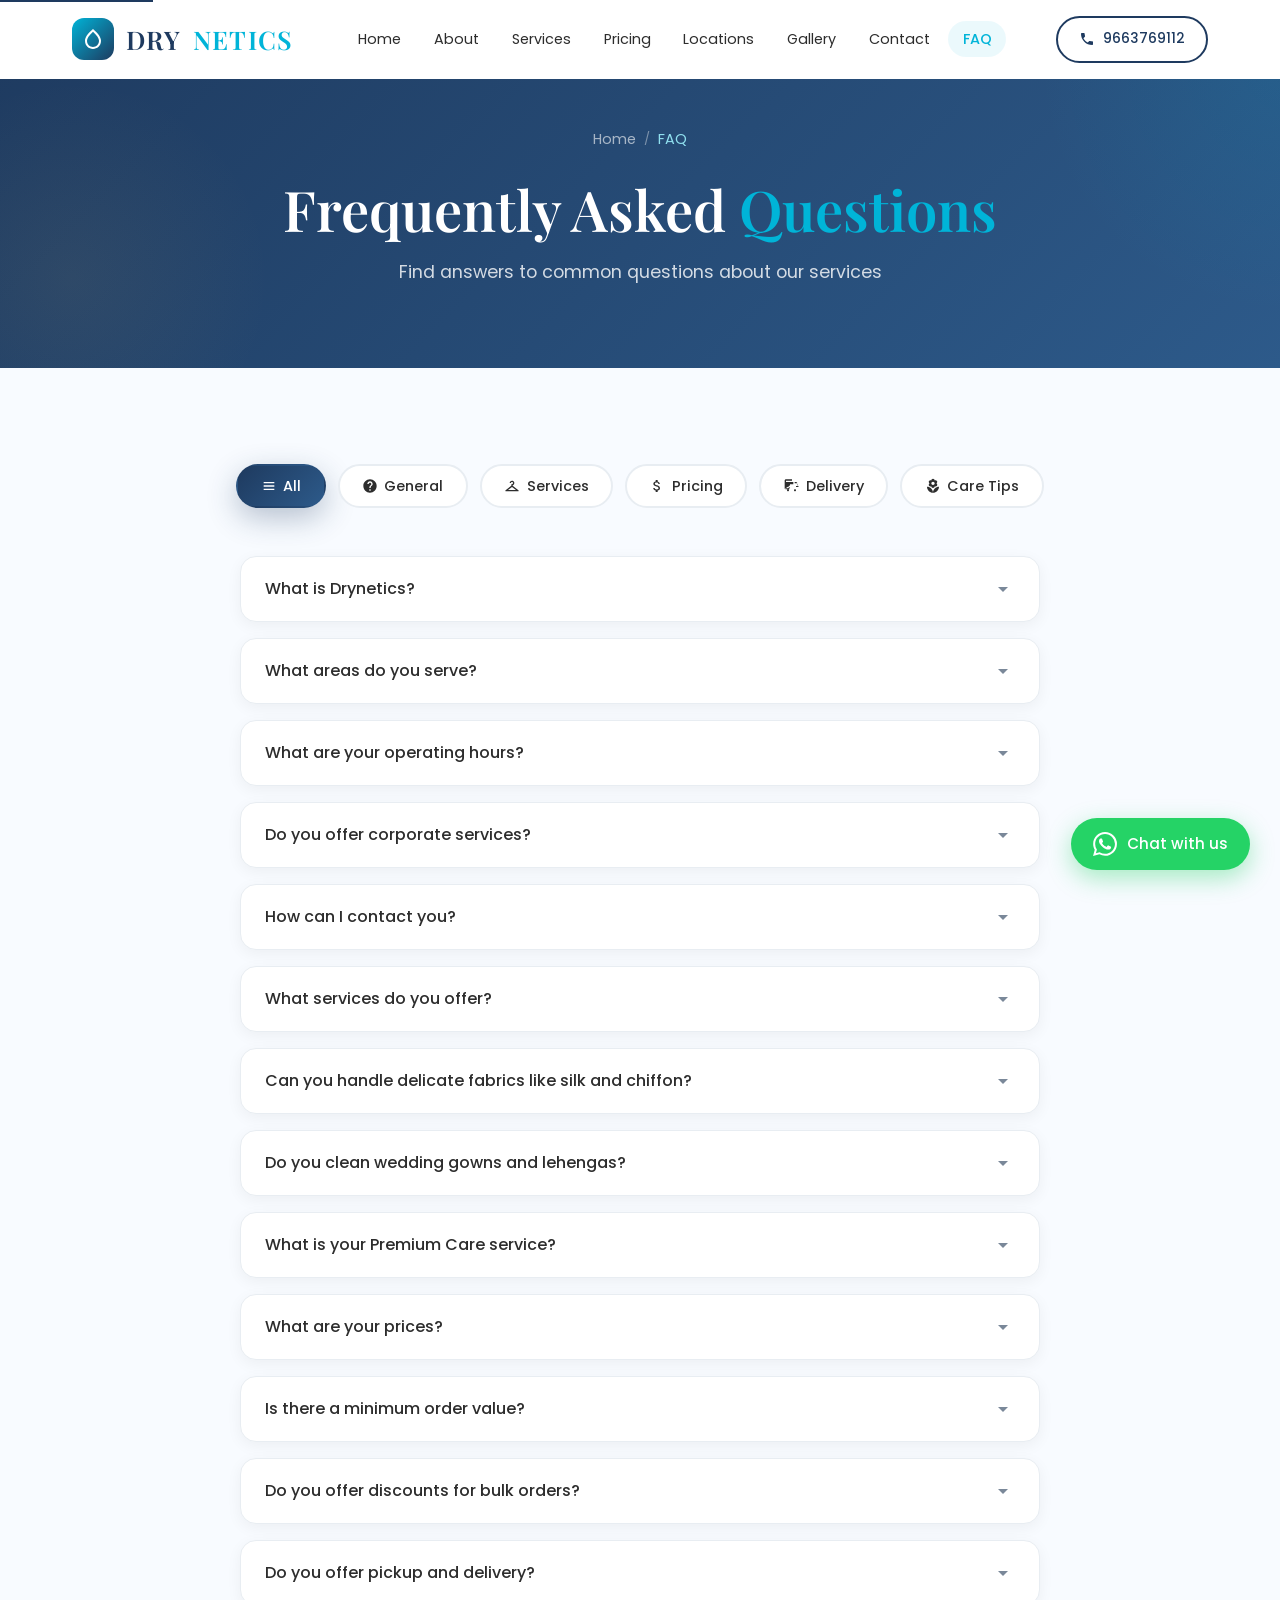
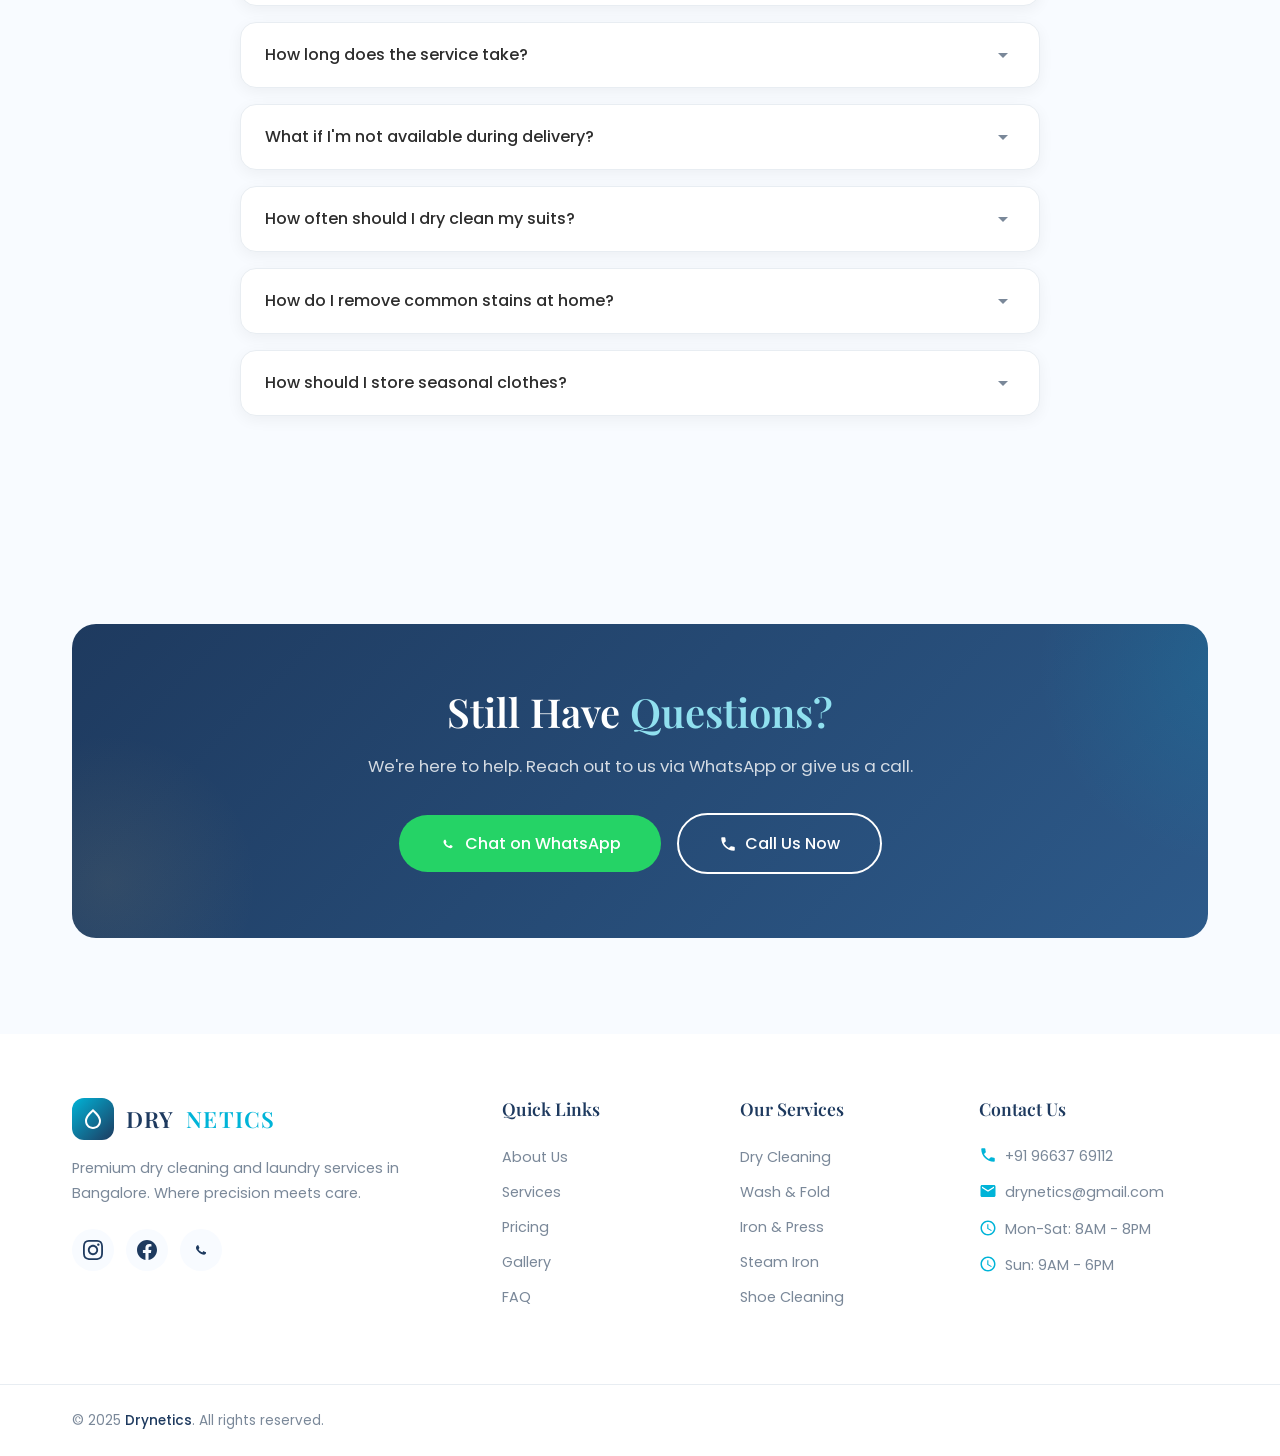
==== faq.html @ 0cc7b513 "first commit" ====
<!DOCTYPE html>
<html lang="en">
<head>
    <meta charset="UTF-8">
    <meta name="viewport" content="width=device-width, initial-scale=1.0">
    <meta name="description" content="Frequently asked questions about Drynetics dry cleaning and laundry services in Bangalore. Find answers about pricing, delivery, services, and fabric care tips.">
    <meta name="keywords" content="FAQ dry cleaning, laundry questions, Drynetics FAQ, dry cleaning Bangalore, fabric care tips, pickup delivery FAQ">
    <meta property="og:title" content="FAQ - Drynetics Premium Dry Cleaning">
    <meta property="og:description" content="Find answers to common questions about Drynetics dry cleaning services, pricing, delivery, and fabric care tips.">
    <meta property="og:type" content="website">
    <meta property="og:url" content="https://drynetics.com/faq.html">
    <link rel="canonical" href="https://drynetics.com/faq.html">
    <title>FAQ | Drynetics - Premium Dry Cleaning & Laundry in Bangalore</title>

    <link rel="preconnect" href="https://fonts.googleapis.com">
    <link rel="preconnect" href="https://fonts.gstatic.com" crossorigin>
    <link href="https://fonts.googleapis.com/css2?family=Playfair+Display:wght@400;500;600;700&family=Poppins:wght@300;400;500;600&display=swap" rel="stylesheet">

    <link rel="stylesheet" href="css/variables.css">
    <link rel="stylesheet" href="css/reset.css">
    <link rel="stylesheet" href="css/typography.css">
    <link rel="stylesheet" href="css/layout.css">
    <link rel="stylesheet" href="css/components.css">
    <link rel="stylesheet" href="css/header.css">
    <link rel="stylesheet" href="css/footer.css">
    <link rel="stylesheet" href="css/whatsapp.css">
    <link rel="stylesheet" href="css/animations.css">
    <link rel="stylesheet" href="css/faq.css">
</head>
<body>
    <a href="#main-content" class="skip-link">Skip to content</a>

    <!-- HEADER -->
    <header class="site-header" id="site-header">
        <div class="header-container">
            <a href="index.html" class="logo">
                <div class="logo-icon">
                    <svg viewBox="0 0 24 24"><path d="M12 2c-5.33 4.55-8 8.48-8 11.8 0 4.98 3.8 8.2 8 8.2s8-3.22 8-8.2c0-3.32-2.67-7.25-8-11.8zm0 18c-3.35 0-6-2.57-6-6.2 0-2.34 1.95-5.44 6-9.14 4.05 3.7 6 6.79 6 9.14 0 3.63-2.65 6.2-6 6.2z"/></svg>
                </div>
                DRY<span>NETICS</span>
            </a>
            <nav class="main-nav" id="main-nav">
                <ul class="nav-list">
                    <li><a href="index.html" class="nav-link">Home</a></li>
                    <li><a href="about.html" class="nav-link">About</a></li>
                    <li><a href="services.html" class="nav-link">Services</a></li>
                    <li><a href="pricing.html" class="nav-link">Pricing</a></li>
                    <li><a href="locations.html" class="nav-link">Locations</a></li>
                    <li><a href="gallery.html" class="nav-link">Gallery</a></li>
                    <li><a href="contact.html" class="nav-link">Contact</a></li>
                    <li><a href="faq.html" class="nav-link active">FAQ</a></li>
                </ul>
                <a href="tel:+919663769112" class="mobile-phone-link">
                    <svg viewBox="0 0 24 24"><path d="M6.62 10.79c1.44 2.83 3.76 5.14 6.59 6.59l2.2-2.2c.27-.27.67-.36 1.02-.24 1.12.37 2.33.57 3.57.57.55 0 1 .45 1 1V20c0 .55-.45 1-1 1-9.39 0-17-7.61-17-17 0-.55.45-1 1-1h3.5c.55 0 1 .45 1 1 0 1.25.2 2.45.57 3.57.11.35.03.74-.25 1.02l-2.2 2.2z"/></svg>
                    Call: 9663769112
                </a>
            </nav>
            <a href="tel:+919663769112" class="header-cta">
                <svg viewBox="0 0 24 24"><path d="M6.62 10.79c1.44 2.83 3.76 5.14 6.59 6.59l2.2-2.2c.27-.27.67-.36 1.02-.24 1.12.37 2.33.57 3.57.57.55 0 1 .45 1 1V20c0 .55-.45 1-1 1-9.39 0-17-7.61-17-17 0-.55.45-1 1-1h3.5c.55 0 1 .45 1 1 0 1.25.2 2.45.57 3.57.11.35.03.74-.25 1.02l-2.2 2.2z"/></svg>
                9663769112
            </a>
            <button class="menu-toggle" id="menu-toggle" aria-label="Toggle navigation" aria-expanded="false">
                <span class="hamburger-line"></span>
                <span class="hamburger-line"></span>
                <span class="hamburger-line"></span>
            </button>
        </div>
        <div class="nav-overlay" id="nav-overlay"></div>
    </header>

    <!-- MAIN CONTENT -->
    <main id="main-content">

        <!-- PAGE HERO -->
        <section class="page-hero">
            <nav class="breadcrumb" aria-label="Breadcrumb">
                <a href="index.html">Home</a>
                <span>/</span>
                <span class="current">FAQ</span>
            </nav>
            <h1>Frequently Asked <span class="text-accent">Questions</span></h1>
            <p>Find answers to common questions about our services</p>
        </section>

        <!-- FAQ SECTION -->
        <section class="section faq-section">
            <div class="container">

                <!-- Category Filter Tabs -->
                <div class="faq-categories reveal">
                    <button class="faq-category-btn active" data-category="all">
                        <svg viewBox="0 0 24 24"><path d="M4 6h16v2H4zm0 5h16v2H4zm0 5h16v2H4z"/></svg>
                        All
                    </button>
                    <button class="faq-category-btn" data-category="general">
                        <svg viewBox="0 0 24 24"><path d="M12 2C6.48 2 2 6.48 2 12s4.48 10 10 10 10-4.48 10-10S17.52 2 12 2zm1 17h-2v-2h2v2zm2.07-7.75l-.9.92C13.45 12.9 13 13.5 13 15h-2v-.5c0-1.1.45-2.1 1.17-2.83l1.24-1.26c.37-.36.59-.86.59-1.41 0-1.1-.9-2-2-2s-2 .9-2 2H8c0-2.21 1.79-4 4-4s4 1.79 4 4c0 .88-.36 1.68-.93 2.25z"/></svg>
                        General
                    </button>
                    <button class="faq-category-btn" data-category="services">
                        <svg viewBox="0 0 24 24"><path d="M21.6 18.2L13 11.75v-.91c1.65-.49 2.8-2.17 2.43-4.05-.26-1.31-1.3-2.4-2.61-2.7C10.54 3.57 8.5 5.3 8.5 7.5h2c0-.83.67-1.5 1.5-1.5s1.5.67 1.5 1.5c0 .84-.69 1.52-1.53 1.5-.54-.01-.97.45-.97.99v1.76L2.4 18.2c-.77.58-.36 1.8.6 1.8h18c.96 0 1.37-1.22.6-1.8zM6 18l6-4.5 6 4.5H6z"/></svg>
                        Services
                    </button>
                    <button class="faq-category-btn" data-category="pricing">
                        <svg viewBox="0 0 24 24"><path d="M11.8 10.9c-2.27-.59-3-1.2-3-2.15 0-1.09 1.01-1.85 2.7-1.85 1.78 0 2.44.85 2.5 2.1h2.21c-.07-1.72-1.12-3.3-3.21-3.81V3h-3v2.16c-1.94.42-3.5 1.68-3.5 3.61 0 2.31 1.91 3.46 4.7 4.13 2.5.6 3 1.48 3 2.41 0 .69-.49 1.79-2.7 1.79-2.06 0-2.87-.92-2.98-2.1h-2.2c.12 2.19 1.76 3.42 3.68 3.83V21h3v-2.15c1.95-.37 3.5-1.5 3.5-3.55 0-2.84-2.43-3.81-4.7-4.4z"/></svg>
                        Pricing
                    </button>
                    <button class="faq-category-btn" data-category="delivery">
                        <svg viewBox="0 0 24 24"><path d="M18 18.5c0 .83-.67 1.5-1.5 1.5S15 19.33 15 18.5s.67-1.5 1.5-1.5 1.5.67 1.5 1.5zM19.5 9.5L21 12h-3v1.5h4.08L19.37 8H16V6h2.02c.76 0 1.45.43 1.79 1.11L19.5 9.5zM7.5 18.5c0 .83-.67 1.5-1.5 1.5s-1.5-.67-1.5-1.5S5.17 17 6 17s1.5.67 1.5 1.5zM8 15.86V17H2v-1.5h4.06c.69-1.04 1.86-1.72 3.19-1.86L8 15.86zM14 9.5V6H3v8.5h1.05c.5-.87 1.44-1.5 2.53-1.5h.01l2.41-2.14V9.5h5zM12 4V2H3c-1.1 0-2 .9-2 2v12h2V4h9z"/></svg>
                        Delivery
                    </button>
                    <button class="faq-category-btn" data-category="care-tips">
                        <svg viewBox="0 0 24 24"><path d="M12 22c4.97 0 9-4.03 9-9-4.97 0-9 4.03-9 9zM5.6 10.25c0 1.38 1.12 2.5 2.5 2.5.53 0 1.01-.16 1.42-.44l-.02.19c0 1.38 1.12 2.5 2.5 2.5s2.5-1.12 2.5-2.5l-.02-.19c.4.28.89.44 1.42.44 1.38 0 2.5-1.12 2.5-2.5 0-1-.59-1.85-1.43-2.25.84-.4 1.43-1.25 1.43-2.25 0-1.38-1.12-2.5-2.5-2.5-.53 0-1.01.16-1.42.44l.02-.19C14.5 2.12 13.38 1 12 1S9.5 2.12 9.5 3.5l.02.19c-.4-.28-.89-.44-1.42-.44-1.38 0-2.5 1.12-2.5 2.5 0 1 .59 1.85 1.43 2.25-.84.4-1.43 1.25-1.43 2.25zM12 5.5c1.38 0 2.5 1.12 2.5 2.5s-1.12 2.5-2.5 2.5S9.5 9.38 9.5 8s1.12-2.5 2.5-2.5zM3 13c0 4.97 4.03 9 9 9 0-4.97-4.03-9-9-9z"/></svg>
                        Care Tips
                    </button>
                </div>

                <!-- FAQ List -->
                <div class="faq-list">

                    <!-- ===== GENERAL ===== -->
                    <div class="faq-item reveal" data-category="general">
                        <button class="faq-question" aria-expanded="false">
                            <span>What is Drynetics?</span>
                            <svg class="faq-chevron" viewBox="0 0 24 24"><path d="M7 10l5 5 5-5z"/></svg>
                        </button>
                        <div class="faq-answer">
                            <p>Drynetics is Bangalore's premium dry cleaning and laundry service, operating from two branches in Hunasamaranahalli and Bagalur. We offer professional fabric care including dry cleaning, wash &amp; fold, ironing, stain removal, and more.</p>
                        </div>
                    </div>

                    <div class="faq-item reveal" data-category="general">
                        <button class="faq-question" aria-expanded="false">
                            <span>What areas do you serve?</span>
                            <svg class="faq-chevron" viewBox="0 0 24 24"><path d="M7 10l5 5 5-5z"/></svg>
                        </button>
                        <div class="faq-answer">
                            <p>We serve across North Bangalore including Yelahanka, Hebbal, Jakkur, Sahakara Nagar, Kodigehalli, Hunasamaranahalli, Bagalur, and surrounding areas. Contact us to check if we deliver to your location.</p>
                        </div>
                    </div>

                    <div class="faq-item reveal" data-category="general">
                        <button class="faq-question" aria-expanded="false">
                            <span>What are your operating hours?</span>
                            <svg class="faq-chevron" viewBox="0 0 24 24"><path d="M7 10l5 5 5-5z"/></svg>
                        </button>
                        <div class="faq-answer">
                            <p>We're open Monday to Saturday from 8:00 AM to 8:00 PM, and Sunday from 9:00 AM to 6:00 PM.</p>
                        </div>
                    </div>

                    <div class="faq-item reveal" data-category="general">
                        <button class="faq-question" aria-expanded="false">
                            <span>Do you offer corporate services?</span>
                            <svg class="faq-chevron" viewBox="0 0 24 24"><path d="M7 10l5 5 5-5z"/></svg>
                        </button>
                        <div class="faq-answer">
                            <p>Yes! We offer dedicated B2B services for hotels, hospitals, offices, gyms, and other businesses. This includes bulk pricing, scheduled pickups, dedicated account management, and monthly invoicing.</p>
                        </div>
                    </div>

                    <div class="faq-item reveal" data-category="general">
                        <button class="faq-question" aria-expanded="false">
                            <span>How can I contact you?</span>
                            <svg class="faq-chevron" viewBox="0 0 24 24"><path d="M7 10l5 5 5-5z"/></svg>
                        </button>
                        <div class="faq-answer">
                            <p>You can reach us via phone at +91 96637 69112, WhatsApp, or email at drynetics@gmail.com. You can also visit either of our branches.</p>
                        </div>
                    </div>

                    <!-- ===== SERVICES ===== -->
                    <div class="faq-item reveal" data-category="services">
                        <button class="faq-question" aria-expanded="false">
                            <span>What services do you offer?</span>
                            <svg class="faq-chevron" viewBox="0 0 24 24"><path d="M7 10l5 5 5-5z"/></svg>
                        </button>
                        <div class="faq-answer">
                            <p>We offer Dry Cleaning, Wash &amp; Fold, Iron &amp; Press, Steam Iron, Premium Care for designer garments, Stain Removal, and Shoe Cleaning.</p>
                        </div>
                    </div>

                    <div class="faq-item reveal" data-category="services">
                        <button class="faq-question" aria-expanded="false">
                            <span>Can you handle delicate fabrics like silk and chiffon?</span>
                            <svg class="faq-chevron" viewBox="0 0 24 24"><path d="M7 10l5 5 5-5z"/></svg>
                        </button>
                        <div class="faq-answer">
                            <p>Absolutely. Our trained professionals specialize in caring for delicate fabrics including silk, chiffon, cashmere, wool, and lace. We use appropriate cleaning methods for each fabric type.</p>
                        </div>
                    </div>

                    <div class="faq-item reveal" data-category="services">
                        <button class="faq-question" aria-expanded="false">
                            <span>Do you clean wedding gowns and lehengas?</span>
                            <svg class="faq-chevron" viewBox="0 0 24 24"><path d="M7 10l5 5 5-5z"/></svg>
                        </button>
                        <div class="faq-answer">
                            <p>Yes, we provide premium care for wedding gowns, lehengas, sherwanis, and other special occasion garments. We recommend bringing them in as soon as possible after the event for best results.</p>
                        </div>
                    </div>

                    <div class="faq-item reveal" data-category="services">
                        <button class="faq-question" aria-expanded="false">
                            <span>What is your Premium Care service?</span>
                            <svg class="faq-chevron" viewBox="0 0 24 24"><path d="M7 10l5 5 5-5z"/></svg>
                        </button>
                        <div class="faq-answer">
                            <p>Premium Care is our specialized treatment for luxury, designer, and delicate garments. It includes individual attention, hand-finishing, and specialized cleaning solutions to preserve the quality of your finest clothes.</p>
                        </div>
                    </div>

                    <!-- ===== PRICING ===== -->
                    <div class="faq-item reveal" data-category="pricing">
                        <button class="faq-question" aria-expanded="false">
                            <span>What are your prices?</span>
                            <svg class="faq-chevron" viewBox="0 0 24 24"><path d="M7 10l5 5 5-5z"/></svg>
                        </button>
                        <div class="faq-answer">
                            <p>Our starting prices are: Wash &amp; Fold at &#8377;49/kg, Dry Cleaning from &#8377;99/piece, Iron &amp; Press at &#8377;15/piece, and Shoe Cleaning at &#8377;149/pair. Prices may vary based on garment type and condition.</p>
                        </div>
                    </div>

                    <div class="faq-item reveal" data-category="pricing">
                        <button class="faq-question" aria-expanded="false">
                            <span>Is there a minimum order value?</span>
                            <svg class="faq-chevron" viewBox="0 0 24 24"><path d="M7 10l5 5 5-5z"/></svg>
                        </button>
                        <div class="faq-answer">
                            <p>No minimum order for individual services. For corporate/bulk orders, please contact us for custom pricing and packages.</p>
                        </div>
                    </div>

                    <div class="faq-item reveal" data-category="pricing">
                        <button class="faq-question" aria-expanded="false">
                            <span>Do you offer discounts for bulk orders?</span>
                            <svg class="faq-chevron" viewBox="0 0 24 24"><path d="M7 10l5 5 5-5z"/></svg>
                        </button>
                        <div class="faq-answer">
                            <p>Yes! We offer special pricing for bulk and corporate orders. Contact us via WhatsApp or phone to get a custom quote based on your requirements.</p>
                        </div>
                    </div>

                    <!-- ===== DELIVERY ===== -->
                    <div class="faq-item reveal" data-category="delivery">
                        <button class="faq-question" aria-expanded="false">
                            <span>Do you offer pickup and delivery?</span>
                            <svg class="faq-chevron" viewBox="0 0 24 24"><path d="M7 10l5 5 5-5z"/></svg>
                        </button>
                        <div class="faq-answer">
                            <p>Yes! We offer free pickup and delivery across all our service areas in North Bangalore. Simply schedule a pickup via WhatsApp, phone, or our website.</p>
                        </div>
                    </div>

                    <div class="faq-item reveal" data-category="delivery">
                        <button class="faq-question" aria-expanded="false">
                            <span>How long does the service take?</span>
                            <svg class="faq-chevron" viewBox="0 0 24 24"><path d="M7 10l5 5 5-5z"/></svg>
                        </button>
                        <div class="faq-answer">
                            <p>Standard turnaround is 24-48 hours for most services. Express service is available for urgent requirements. Pickup and delivery are typically scheduled within the same day.</p>
                        </div>
                    </div>

                    <div class="faq-item reveal" data-category="delivery">
                        <button class="faq-question" aria-expanded="false">
                            <span>What if I'm not available during delivery?</span>
                            <svg class="faq-chevron" viewBox="0 0 24 24"><path d="M7 10l5 5 5-5z"/></svg>
                        </button>
                        <div class="faq-answer">
                            <p>We coordinate delivery timing with you via WhatsApp or phone. If you're not available, we can reschedule or leave the garments with a designated person at your address.</p>
                        </div>
                    </div>

                    <!-- ===== CARE TIPS ===== -->
                    <div class="faq-item reveal" data-category="care-tips">
                        <button class="faq-question" aria-expanded="false">
                            <span>How often should I dry clean my suits?</span>
                            <svg class="faq-chevron" viewBox="0 0 24 24"><path d="M7 10l5 5 5-5z"/></svg>
                        </button>
                        <div class="faq-answer">
                            <p>We recommend dry cleaning suits every 3-4 wears, or immediately if there are visible stains or odors. Regular brushing and proper hanging between wears can extend the time between cleanings.</p>
                        </div>
                    </div>

                    <div class="faq-item reveal" data-category="care-tips">
                        <button class="faq-question" aria-expanded="false">
                            <span>How do I remove common stains at home?</span>
                            <svg class="faq-chevron" viewBox="0 0 24 24"><path d="M7 10l5 5 5-5z"/></svg>
                        </button>
                        <div class="faq-answer">
                            <p>For fresh stains, blot (don't rub) with a clean cloth. For oil stains, apply talcum powder. For coffee/tea, rinse with cold water immediately. For stubborn stains, it's best to bring the garment to us for professional treatment.</p>
                        </div>
                    </div>

                    <div class="faq-item reveal" data-category="care-tips">
                        <button class="faq-question" aria-expanded="false">
                            <span>How should I store seasonal clothes?</span>
                            <svg class="faq-chevron" viewBox="0 0 24 24"><path d="M7 10l5 5 5-5z"/></svg>
                        </button>
                        <div class="faq-answer">
                            <p>Clean all garments before storage. Use breathable garment bags (not plastic). Store in a cool, dry place away from direct sunlight. Add cedar blocks or lavender sachets to repel moths.</p>
                        </div>
                    </div>

                    <!-- No Results -->
                    <div class="faq-no-results">
                        <p>No questions found in this category.</p>
                    </div>

                </div>
            </div>
        </section>

        <!-- CTA SECTION -->
        <section class="section">
            <div class="container">
                <div class="faq-cta reveal">
                    <h2>Still Have <span style="color: var(--accent-light)">Questions?</span></h2>
                    <p>We're here to help. Reach out to us via WhatsApp or give us a call.</p>
                    <div class="faq-cta-buttons">
                        <a href="https://wa.me/919663769112?text=Hi%20Drynetics!%20I%20have%20a%20question%20about%20your%20services." class="btn btn-whatsapp btn-lg" target="_blank" rel="noopener">
                            <svg viewBox="0 0 24 24"><path d="M17.472 14.382c-.297-.149-1.758-.867-2.03-.967-.273-.099-.471-.148-.67.15-.197.297-.767.966-.94 1.164-.173.199-.347.223-.644.075-.297-.15-1.255-.463-2.39-1.475-.883-.788-1.48-1.761-1.653-2.059-.173-.297-.018-.458.13-.606.134-.133.298-.347.446-.52.149-.174.198-.298.298-.497.099-.198.05-.371-.025-.52-.075-.149-.669-1.612-.916-2.207-.242-.579-.487-.5-.669-.51-.173-.008-.371-.01-.57-.01-.198 0-.52.074-.792.372-.272.297-1.04 1.016-1.04 2.479 0 1.462 1.065 2.875 1.213 3.074.149.198 2.096 3.2 5.077 4.487.709.306 1.262.489 1.694.625.712.227 1.36.195 1.871.118.571-.085 1.758-.719 2.006-1.413.248-.694.248-1.289.173-1.413-.074-.124-.272-.198-.57-.347z"/></svg>
                            Chat on WhatsApp
                        </a>
                        <a href="tel:+919663769112" class="btn btn-outline-white btn-lg">
                            <svg viewBox="0 0 24 24"><path d="M6.62 10.79c1.44 2.83 3.76 5.14 6.59 6.59l2.2-2.2c.27-.27.67-.36 1.02-.24 1.12.37 2.33.57 3.57.57.55 0 1 .45 1 1V20c0 .55-.45 1-1 1-9.39 0-17-7.61-17-17 0-.55.45-1 1-1h3.5c.55 0 1 .45 1 1 0 1.25.2 2.45.57 3.57.11.35.03.74-.25 1.02l-2.2 2.2z"/></svg>
                            Call Us Now
                        </a>
                    </div>
                </div>
            </div>
        </section>

    </main>

    <!-- WHATSAPP FLOAT -->
    <a href="https://wa.me/919663769112?text=Hi%20Drynetics!%20I'm%20interested%20in%20your%20dry%20cleaning%20services." class="whatsapp-float" target="_blank" rel="noopener" aria-label="Chat on WhatsApp">
        <svg viewBox="0 0 24 24"><path d="M17.472 14.382c-.297-.149-1.758-.867-2.03-.967-.273-.099-.471-.148-.67.15-.197.297-.767.966-.94 1.164-.173.199-.347.223-.644.075-.297-.15-1.255-.463-2.39-1.475-.883-.788-1.48-1.761-1.653-2.059-.173-.297-.018-.458.13-.606.134-.133.298-.347.446-.52.149-.174.198-.298.298-.497.099-.198.05-.371-.025-.52-.075-.149-.669-1.612-.916-2.207-.242-.579-.487-.5-.669-.51-.173-.008-.371-.01-.57-.01-.198 0-.52.074-.792.372-.272.297-1.04 1.016-1.04 2.479 0 1.462 1.065 2.875 1.213 3.074.149.198 2.096 3.2 5.077 4.487.709.306 1.262.489 1.694.625.712.227 1.36.195 1.871.118.571-.085 1.758-.719 2.006-1.413.248-.694.248-1.289.173-1.413-.074-.124-.272-.198-.57-.347m-5.421 7.403h-.004a9.87 9.87 0 01-5.031-1.378l-.361-.214-3.741.982.998-3.648-.235-.374a9.86 9.86 0 01-1.51-5.26c.001-5.45 4.436-9.884 9.888-9.884 2.64 0 5.122 1.03 6.988 2.898a9.825 9.825 0 012.893 6.994c-.003 5.45-4.437 9.884-9.885 9.884m8.413-18.297A11.815 11.815 0 0012.05 0C5.495 0 .16 5.335.157 11.892c0 2.096.547 4.142 1.588 5.945L.057 24l6.305-1.654a11.882 11.882 0 005.683 1.448h.005c6.554 0 11.89-5.335 11.893-11.893a11.821 11.821 0 00-3.48-8.413z"/></svg>
        <span>Chat with us</span>
    </a>

    <!-- FOOTER -->
    <footer class="site-footer">
        <div class="footer-top">
            <div class="footer-grid">
                <div class="footer-col footer-brand">
                    <a href="index.html" class="logo">
                        <div class="logo-icon">
                            <svg viewBox="0 0 24 24"><path d="M12 2c-5.33 4.55-8 8.48-8 11.8 0 4.98 3.8 8.2 8 8.2s8-3.22 8-8.2c0-3.32-2.67-7.25-8-11.8zm0 18c-3.35 0-6-2.57-6-6.2 0-2.34 1.95-5.44 6-9.14 4.05 3.7 6 6.79 6 9.14 0 3.63-2.65 6.2-6 6.2z"/></svg>
                        </div>
                        DRY<span>NETICS</span>
                    </a>
                    <p>Premium dry cleaning and laundry services in Bangalore. Where precision meets care.</p>
                    <div class="footer-social">
                        <a href="#" aria-label="Instagram">
                            <svg viewBox="0 0 24 24"><path d="M12 2.163c3.204 0 3.584.012 4.85.07 3.252.148 4.771 1.691 4.919 4.919.058 1.265.069 1.645.069 4.849 0 3.205-.012 3.584-.069 4.849-.149 3.225-1.664 4.771-4.919 4.919-1.266.058-1.644.07-4.85.07-3.204 0-3.584-.012-4.849-.07-3.26-.149-4.771-1.699-4.919-4.92-.058-1.265-.07-1.644-.07-4.849 0-3.204.013-3.583.07-4.849.149-3.227 1.664-4.771 4.919-4.919 1.266-.057 1.645-.069 4.849-.069zm0-2.163c-3.259 0-3.667.014-4.947.072-4.358.2-6.78 2.618-6.98 6.98-.059 1.281-.073 1.689-.073 4.948 0 3.259.014 3.668.072 4.948.2 4.358 2.618 6.78 6.98 6.98 1.281.058 1.689.072 4.948.072 3.259 0 3.668-.014 4.948-.072 4.354-.2 6.782-2.618 6.979-6.98.059-1.28.073-1.689.073-4.948 0-3.259-.014-3.667-.072-4.947-.196-4.354-2.617-6.78-6.979-6.98-1.281-.059-1.69-.073-4.949-.073zm0 5.838c-3.403 0-6.162 2.759-6.162 6.162s2.759 6.163 6.162 6.163 6.162-2.759 6.162-6.163c0-3.403-2.759-6.162-6.162-6.162zm0 10.162c-2.209 0-4-1.79-4-4 0-2.209 1.791-4 4-4s4 1.791 4 4c0 2.21-1.791 4-4 4zm6.406-11.845c-.796 0-1.441.645-1.441 1.44s.645 1.44 1.441 1.44c.795 0 1.439-.645 1.439-1.44s-.644-1.44-1.439-1.44z"/></svg>
                        </a>
                        <a href="#" aria-label="Facebook">
                            <svg viewBox="0 0 24 24"><path d="M24 12.073c0-6.627-5.373-12-12-12s-12 5.373-12 12c0 5.99 4.388 10.954 10.125 11.854v-8.385H7.078v-3.47h3.047V9.43c0-3.007 1.792-4.669 4.533-4.669 1.312 0 2.686.235 2.686.235v2.953H15.83c-1.491 0-1.956.925-1.956 1.874v2.25h3.328l-.532 3.47h-2.796v8.385C19.612 23.027 24 18.062 24 12.073z"/></svg>
                        </a>
                        <a href="https://wa.me/919663769112" target="_blank" rel="noopener" aria-label="WhatsApp">
                            <svg viewBox="0 0 24 24"><path d="M17.472 14.382c-.297-.149-1.758-.867-2.03-.967-.273-.099-.471-.148-.67.15-.197.297-.767.966-.94 1.164-.173.199-.347.223-.644.075-.297-.15-1.255-.463-2.39-1.475-.883-.788-1.48-1.761-1.653-2.059-.173-.297-.018-.458.13-.606.134-.133.298-.347.446-.52.149-.174.198-.298.298-.497.099-.198.05-.371-.025-.52-.075-.149-.669-1.612-.916-2.207-.242-.579-.487-.5-.669-.51-.173-.008-.371-.01-.57-.01-.198 0-.52.074-.792.372-.272.297-1.04 1.016-1.04 2.479 0 1.462 1.065 2.875 1.213 3.074.149.198 2.096 3.2 5.077 4.487.709.306 1.262.489 1.694.625.712.227 1.36.195 1.871.118.571-.085 1.758-.719 2.006-1.413.248-.694.248-1.289.173-1.413-.074-.124-.272-.198-.57-.347z"/></svg>
                        </a>
                    </div>
                </div>
                <div class="footer-col">
                    <h4>Quick Links</h4>
                    <ul>
                        <li><a href="about.html">About Us</a></li>
                        <li><a href="services.html">Services</a></li>
                        <li><a href="pricing.html">Pricing</a></li>
                        <li><a href="gallery.html">Gallery</a></li>
                        <li><a href="faq.html">FAQ</a></li>
                    </ul>
                </div>
                <div class="footer-col">
                    <h4>Our Services</h4>
                    <ul>
                        <li><a href="services.html#dry-cleaning">Dry Cleaning</a></li>
                        <li><a href="services.html#wash-fold">Wash &amp; Fold</a></li>
                        <li><a href="services.html#iron-press">Iron &amp; Press</a></li>
                        <li><a href="services.html#steam-iron">Steam Iron</a></li>
                        <li><a href="services.html#shoe-cleaning">Shoe Cleaning</a></li>
                    </ul>
                </div>
                <div class="footer-col footer-contact-info">
                    <h4>Contact Us</h4>
                    <p>
                        <svg viewBox="0 0 24 24"><path d="M6.62 10.79c1.44 2.83 3.76 5.14 6.59 6.59l2.2-2.2c.27-.27.67-.36 1.02-.24 1.12.37 2.33.57 3.57.57.55 0 1 .45 1 1V20c0 .55-.45 1-1 1-9.39 0-17-7.61-17-17 0-.55.45-1 1-1h3.5c.55 0 1 .45 1 1 0 1.25.2 2.45.57 3.57.11.35.03.74-.25 1.02l-2.2 2.2z"/></svg>
                        <a href="tel:+919663769112">+91 96637 69112</a>
                    </p>
                    <p>
                        <svg viewBox="0 0 24 24"><path d="M20 4H4c-1.1 0-1.99.9-1.99 2L2 18c0 1.1.9 2 2 2h16c1.1 0 2-.9 2-2V6c0-1.1-.9-2-2-2zm0 4l-8 5-8-5V6l8 5 8-5v2z"/></svg>
                        <a href="mailto:drynetics@gmail.com">drynetics@gmail.com</a>
                    </p>
                    <p>
                        <svg viewBox="0 0 24 24"><path d="M11.99 2C6.47 2 2 6.48 2 12s4.47 10 9.99 10C17.52 22 22 17.52 22 12S17.52 2 11.99 2zM12 20c-4.42 0-8-3.58-8-8s3.58-8 8-8 8 3.58 8 8-3.58 8-8 8zm.5-13H11v6l5.25 3.15.75-1.23-4.5-2.67z"/></svg>
                        Mon-Sat: 8AM - 8PM
                    </p>
                    <p>
                        <svg viewBox="0 0 24 24"><path d="M11.99 2C6.47 2 2 6.48 2 12s4.47 10 9.99 10C17.52 22 22 17.52 22 12S17.52 2 11.99 2zM12 20c-4.42 0-8-3.58-8-8s3.58-8 8-8 8 3.58 8 8-3.58 8-8 8zm.5-13H11v6l5.25 3.15.75-1.23-4.5-2.67z"/></svg>
                        Sun: 9AM - 6PM
                    </p>
                </div>
            </div>
        </div>
        <div class="footer-bottom">
            <p>&copy; 2025 <a href="index.html">Drynetics</a>. All rights reserved.</p>
        </div>
    </footer>

    <script src="js/main.js"></script>
    <script src="js/scroll-reveal.js"></script>
    <script src="js/faq.js"></script>
</body>
</html>
---- css/variables.css ----
:root {
    /* Colors — extracted from coming-soon landing page */
    --primary: #1e3a5f;
    --primary-light: #2d5a8a;
    --primary-dark: #152d4a;
    --accent: #00b4d8;
    --accent-light: #90e0ef;
    --accent-dark: #0096b7;
    --gold: #c9a962;
    --gold-light: #d4af37;
    --cream: #f8fbff;
    --white: #ffffff;
    --charcoal: #2d2d2d;
    --soft-gray: #7a8899;
    --light-gray: #e8edf2;

    /* Status colors */
    --success: #22c55e;
    --success-light: #dcfce7;
    --success-dark: #166534;
    --warning: #f59e0b;
    --warning-light: #fef3c7;
    --error: #ef4444;
    --whatsapp: #25D366;

    /* Shadows */
    --shadow-sm: 0 4px 15px rgba(0, 0, 0, 0.05);
    --shadow-md: 0 8px 25px rgba(0, 0, 0, 0.06);
    --shadow-lg: 0 10px 40px rgba(0, 0, 0, 0.08);
    --shadow-xl: 0 20px 50px rgba(0, 0, 0, 0.12);
    --shadow-gold: 0 8px 25px rgba(201, 169, 98, 0.4);
    --shadow-accent: 0 10px 30px rgba(0, 180, 216, 0.3);
    --shadow-primary: 0 10px 30px rgba(30, 58, 95, 0.3);

    /* Border radius */
    --radius-sm: 8px;
    --radius-md: 12px;
    --radius-lg: 16px;
    --radius-xl: 20px;
    --radius-2xl: 24px;
    --radius-pill: 50px;

    /* Spacing */
    --space-xs: 0.5rem;
    --space-sm: 1rem;
    --space-md: 1.5rem;
    --space-lg: 2rem;
    --space-xl: 3rem;
    --space-2xl: 4rem;
    --space-3xl: 6rem;

    /* Container */
    --container-max: 1200px;
    --container-narrow: 900px;

    /* Transitions */
    --transition-fast: 0.2s ease;
    --transition-base: 0.3s ease;
    --transition-slow: 0.5s ease;

    /* Fonts */
    --font-heading: 'Playfair Display', serif;
    --font-body: 'Poppins', sans-serif;
}
---- css/typography.css ----
h1, h2, h3, h4 {
    font-family: var(--font-heading);
    color: var(--primary);
    line-height: 1.2;
    font-weight: 600;
}

h1 {
    font-size: clamp(2.2rem, 5vw, 3.5rem);
    margin-bottom: var(--space-sm);
}

h2 {
    font-size: clamp(1.8rem, 4vw, 2.5rem);
    margin-bottom: var(--space-sm);
}

h3 {
    font-size: clamp(1.2rem, 2.5vw, 1.5rem);
    margin-bottom: var(--space-xs);
}

h4 {
    font-size: 1.1rem;
    margin-bottom: var(--space-xs);
}

p {
    margin-bottom: var(--space-sm);
    line-height: 1.7;
}

.text-accent {
    color: var(--accent);
}

.text-gold {
    color: var(--gold);
}

.text-muted {
    color: var(--soft-gray);
}

.text-white {
    color: var(--white);
}

.text-center {
    text-align: center;
}

/* Section headings */
.section-heading {
    text-align: center;
    margin-bottom: var(--space-xl);
}

.section-heading h2 {
    margin-bottom: var(--space-xs);
}

.section-heading p {
    font-size: 1.05rem;
    color: var(--soft-gray);
    max-width: 600px;
    margin: 0 auto;
}

/* Highlight text */
.highlight {
    color: var(--accent);
    font-weight: 600;
}
---- css/layout.css ----
/* Container */
.container {
    width: 100%;
    max-width: var(--container-max);
    margin: 0 auto;
    padding: 0 2rem;
}

.container-narrow {
    max-width: var(--container-narrow);
    margin: 0 auto;
    padding: 0 2rem;
}

/* Sections */
.section {
    padding: var(--space-3xl) 0;
}

.section-alt {
    background: var(--white);
}

.section-dark {
    background: linear-gradient(135deg, var(--primary), var(--primary-light));
    color: var(--white);
}

.section-dark h2,
.section-dark h3,
.section-dark h4 {
    color: var(--white);
}

.section-dark .text-muted {
    color: rgba(255, 255, 255, 0.7);
}

/* Grid utilities */
.grid {
    display: grid;
    gap: var(--space-md);
}

.grid-2 {
    grid-template-columns: repeat(2, 1fr);
}

.grid-3 {
    grid-template-columns: repeat(3, 1fr);
}

.grid-4 {
    grid-template-columns: repeat(4, 1fr);
}

.grid-auto {
    grid-template-columns: repeat(auto-fit, minmax(280px, 1fr));
}

/* Flex utilities */
.flex {
    display: flex;
}

.flex-center {
    display: flex;
    align-items: center;
    justify-content: center;
}

.flex-between {
    display: flex;
    align-items: center;
    justify-content: space-between;
}

.flex-wrap {
    flex-wrap: wrap;
}

.flex-col {
    flex-direction: column;
}

.gap-sm { gap: var(--space-sm); }
.gap-md { gap: var(--space-md); }
.gap-lg { gap: var(--space-lg); }

/* Page hero for inner pages */
.page-hero {
    background: linear-gradient(135deg, var(--primary), var(--primary-light));
    padding: 8rem 2rem 4rem;
    text-align: center;
    position: relative;
    overflow: hidden;
}

.page-hero::before {
    content: '';
    position: absolute;
    top: -50%;
    right: -20%;
    width: 500px;
    height: 500px;
    background: radial-gradient(circle, rgba(0, 180, 216, 0.1) 0%, transparent 70%);
    border-radius: 50%;
}

.page-hero::after {
    content: '';
    position: absolute;
    bottom: -30%;
    left: -10%;
    width: 400px;
    height: 400px;
    background: radial-gradient(circle, rgba(201, 169, 98, 0.08) 0%, transparent 70%);
    border-radius: 50%;
}

.page-hero h1 {
    color: var(--white);
    position: relative;
    z-index: 1;
    margin-bottom: var(--space-sm);
}

.page-hero p {
    color: rgba(255, 255, 255, 0.8);
    font-size: 1.1rem;
    position: relative;
    z-index: 1;
}

/* Breadcrumb */
.breadcrumb {
    display: flex;
    align-items: center;
    justify-content: center;
    gap: 0.5rem;
    margin-bottom: var(--space-md);
    position: relative;
    z-index: 1;
}

.breadcrumb a {
    color: rgba(255, 255, 255, 0.6);
    font-size: 0.9rem;
    transition: color var(--transition-base);
}

.breadcrumb a:hover {
    color: var(--white);
}

.breadcrumb span {
    color: rgba(255, 255, 255, 0.4);
    font-size: 0.8rem;
}

.breadcrumb .current {
    color: var(--accent-light);
    font-size: 0.9rem;
}

/* Responsive */
@media (max-width: 992px) {
    .grid-4 {
        grid-template-columns: repeat(2, 1fr);
    }
}

@media (max-width: 768px) {
    .container {
        padding: 0 1.5rem;
    }

    .section {
        padding: var(--space-2xl) 0;
    }

    .grid-2,
    .grid-3 {
        grid-template-columns: 1fr;
    }

    .grid-4 {
        grid-template-columns: 1fr;
    }

    .page-hero {
        padding: 7rem 1.5rem 3rem;
    }
}
---- css/components.css ----
/* ===== BUTTONS ===== */
.btn {
    display: inline-flex;
    align-items: center;
    gap: 0.5rem;
    padding: 0.85rem 2rem;
    border-radius: var(--radius-pill);
    font-family: var(--font-body);
    font-size: 0.95rem;
    font-weight: 500;
    transition: all var(--transition-base);
    cursor: pointer;
    border: none;
    text-decoration: none;
}

.btn svg {
    width: 18px;
    height: 18px;
    fill: currentColor;
}

.btn-primary {
    background: linear-gradient(135deg, var(--primary), var(--primary-light));
    color: var(--white);
}

.btn-primary:hover {
    transform: translateY(-3px);
    box-shadow: var(--shadow-primary);
}

.btn-accent {
    background: linear-gradient(135deg, var(--accent), var(--accent-dark));
    color: var(--white);
}

.btn-accent:hover {
    transform: translateY(-3px);
    box-shadow: var(--shadow-accent);
}

.btn-outline {
    background: transparent;
    border: 2px solid var(--primary);
    color: var(--primary);
}

.btn-outline:hover {
    background: var(--primary);
    color: var(--white);
}

.btn-outline-white {
    background: transparent;
    border: 2px solid var(--white);
    color: var(--white);
}

.btn-outline-white:hover {
    background: var(--white);
    color: var(--primary);
}

.btn-gold {
    background: linear-gradient(135deg, var(--gold), var(--gold-light));
    color: var(--primary);
}

.btn-gold:hover {
    box-shadow: var(--shadow-gold);
    transform: translateY(-3px);
}

.btn-whatsapp {
    background: var(--whatsapp);
    color: var(--white);
}

.btn-whatsapp:hover {
    transform: translateY(-3px);
    box-shadow: 0 8px 25px rgba(37, 211, 102, 0.4);
}

.btn-sm {
    padding: 0.6rem 1.4rem;
    font-size: 0.85rem;
}

.btn-lg {
    padding: 1rem 2.5rem;
    font-size: 1rem;
}

/* ===== CARDS ===== */
.card {
    background: var(--white);
    border-radius: var(--radius-xl);
    box-shadow: var(--shadow-lg);
    padding: var(--space-lg);
    transition: all var(--transition-base);
    position: relative;
    overflow: hidden;
}

.card:hover {
    transform: translateY(-8px);
    box-shadow: var(--shadow-xl);
}

.card-accent-top::before {
    content: '';
    position: absolute;
    top: 0;
    left: 0;
    right: 0;
    height: 4px;
    background: linear-gradient(90deg, var(--accent), var(--accent-light));
}

.card-gold-top::before {
    content: '';
    position: absolute;
    top: 0;
    left: 0;
    right: 0;
    height: 4px;
    background: linear-gradient(90deg, var(--gold), var(--gold-light));
}

.card-green-top::before {
    content: '';
    position: absolute;
    top: 0;
    left: 0;
    right: 0;
    height: 4px;
    background: linear-gradient(90deg, var(--success), #4ade80);
}

/* ===== ICON BOXES ===== */
.icon-box {
    width: 60px;
    height: 60px;
    border-radius: var(--radius-lg);
    display: flex;
    align-items: center;
    justify-content: center;
    margin-bottom: var(--space-sm);
}

.icon-box svg {
    width: 32px;
    height: 32px;
}

.icon-box-primary {
    background: linear-gradient(135deg, var(--cream), #e8f4f8);
}

.icon-box-primary svg {
    fill: var(--primary);
}

.icon-box-accent {
    background: linear-gradient(135deg, var(--accent-light), var(--accent));
}

.icon-box-accent svg {
    fill: var(--white);
}

.icon-box-gold {
    background: linear-gradient(135deg, #fef3c7, #fde68a);
}

.icon-box-gold svg {
    fill: #92400e;
}

.icon-box-success {
    background: linear-gradient(135deg, #dcfce7, #bbf7d0);
}

.icon-box-success svg {
    fill: var(--success-dark);
}

/* Large icon box */
.icon-box-lg {
    width: 80px;
    height: 80px;
    border-radius: var(--radius-xl);
}

.icon-box-lg svg {
    width: 40px;
    height: 40px;
}

/* ===== BADGES ===== */
.badge {
    display: inline-flex;
    align-items: center;
    gap: 0.5rem;
    padding: 0.5rem 1.2rem;
    border-radius: var(--radius-pill);
    font-size: 0.75rem;
    font-weight: 600;
    letter-spacing: 0.1em;
    text-transform: uppercase;
}

.badge-gold {
    background: linear-gradient(135deg, var(--gold), var(--gold-light));
    color: var(--primary);
    box-shadow: var(--shadow-gold);
}

.badge-success {
    background: var(--success-light);
    color: var(--success-dark);
}

.badge-accent {
    background: linear-gradient(135deg, var(--accent-light), var(--accent));
    color: var(--white);
}

.badge svg {
    width: 16px;
    height: 16px;
    fill: currentColor;
}

/* Status dot */
.status-dot {
    width: 8px;
    height: 8px;
    border-radius: 50%;
    background: currentColor;
    display: inline-block;
}

/* ===== FORM ELEMENTS ===== */
.form-group {
    margin-bottom: var(--space-md);
}

.form-label {
    display: block;
    font-size: 0.9rem;
    font-weight: 500;
    color: var(--charcoal);
    margin-bottom: 0.5rem;
}

.form-input,
.form-textarea,
.form-select {
    width: 100%;
    padding: 0.9rem 1.5rem;
    border: 2px solid var(--light-gray);
    background: var(--white);
    border-radius: var(--radius-pill);
    font-family: var(--font-body);
    font-size: 0.95rem;
    color: var(--charcoal);
    transition: all var(--transition-base);
}

.form-input:focus,
.form-textarea:focus,
.form-select:focus {
    border-color: var(--accent);
    box-shadow: 0 0 0 3px rgba(0, 180, 216, 0.1);
}

.form-input::placeholder,
.form-textarea::placeholder {
    color: var(--soft-gray);
}

.form-textarea {
    border-radius: var(--radius-xl);
    min-height: 120px;
    resize: vertical;
}

.form-select {
    appearance: none;
    background-image: url("data:image/svg+xml,%3Csvg xmlns='http://www.w3.org/2000/svg' width='12' height='12' viewBox='0 0 24 24' fill='%237a8899'%3E%3Cpath d='M7 10l5 5 5-5z'/%3E%3C/svg%3E");
    background-repeat: no-repeat;
    background-position: right 1.2rem center;
    padding-right: 3rem;
}

.form-error {
    font-size: 0.8rem;
    color: var(--error);
    margin-top: 0.3rem;
    display: none;
}

.form-group.error .form-input,
.form-group.error .form-textarea,
.form-group.error .form-select {
    border-color: var(--error);
}

.form-group.error .form-error {
    display: block;
}

/* ===== PILL TAGS ===== */
.pill {
    display: inline-flex;
    align-items: center;
    gap: 0.5rem;
    padding: 0.6rem 1.2rem;
    background: var(--white);
    border-radius: var(--radius-pill);
    font-size: 0.85rem;
    color: var(--primary);
    font-weight: 500;
    box-shadow: var(--shadow-sm);
    transition: all var(--transition-base);
}

.pill:hover {
    transform: translateY(-2px);
    box-shadow: var(--shadow-md);
}

.pill svg {
    width: 16px;
    height: 16px;
    fill: var(--accent);
}

/* ===== DIVIDERS ===== */
.divider {
    width: 60px;
    height: 3px;
    background: linear-gradient(90deg, var(--accent), var(--accent-light));
    border-radius: 2px;
    margin: var(--space-sm) auto var(--space-lg);
}

/* ===== IMAGE PLACEHOLDER ===== */
.img-placeholder {
    background: linear-gradient(135deg, var(--light-gray), #dde4eb);
    border-radius: var(--radius-xl);
    display: flex;
    align-items: center;
    justify-content: center;
    color: var(--soft-gray);
    font-size: 0.85rem;
    min-height: 200px;
}

.img-placeholder svg {
    width: 48px;
    height: 48px;
    fill: var(--soft-gray);
    opacity: 0.5;
}
---- css/header.css ----
/* ===== HEADER ===== */
.site-header {
    position: fixed;
    top: 0;
    left: 0;
    right: 0;
    z-index: 1000;
    padding: 1rem 0;
    background: var(--white);
    transition: all var(--transition-base);
}

.site-header.header-scrolled {
    background: rgba(248, 251, 255, 0.95);
    backdrop-filter: blur(10px);
    box-shadow: 0 2px 20px rgba(0, 0, 0, 0.08);
    padding: 0.75rem 0;
}

.header-container {
    max-width: var(--container-max);
    margin: 0 auto;
    padding: 0 2rem;
    display: flex;
    align-items: center;
    justify-content: space-between;
}

/* Constrain all SVGs inside header */
.site-header svg {
    width: auto;
    height: auto;
    max-width: 100%;
    max-height: 100%;
    flex-shrink: 0;
}

/* Logo */
.logo {
    display: flex;
    align-items: center;
    gap: 0.75rem;
    font-family: var(--font-heading);
    font-size: 1.6rem;
    font-weight: 600;
    color: var(--primary);
    letter-spacing: 0.05em;
    text-decoration: none;
    flex-shrink: 0;
}

.logo-icon {
    width: 42px;
    height: 42px;
    background: linear-gradient(135deg, var(--accent), var(--primary));
    border-radius: var(--radius-md);
    display: flex;
    align-items: center;
    justify-content: center;
}

.logo-icon svg {
    width: 24px;
    height: 24px;
    fill: white;
}

.logo span {
    color: var(--accent);
}

/* Navigation */
.main-nav {
    display: flex;
    align-items: center;
}

.nav-list {
    display: flex;
    align-items: center;
    gap: 0.25rem;
}

.nav-link {
    padding: 0.5rem 0.9rem;
    font-size: 0.9rem;
    font-weight: 400;
    color: var(--charcoal);
    border-radius: var(--radius-pill);
    transition: all var(--transition-base);
    white-space: nowrap;
}

.nav-link:hover {
    color: var(--accent);
    background: rgba(0, 180, 216, 0.05);
}

.nav-link.active {
    color: var(--accent);
    font-weight: 500;
    background: rgba(0, 180, 216, 0.08);
}

/* Header CTA */
.header-cta {
    display: inline-flex;
    align-items: center;
    gap: 0.5rem;
    padding: 0.65rem 1.3rem;
    border: 2px solid var(--primary);
    background: transparent;
    color: var(--primary);
    font-family: var(--font-body);
    font-size: 0.85rem;
    font-weight: 500;
    text-decoration: none;
    border-radius: var(--radius-pill);
    transition: all var(--transition-base);
    flex-shrink: 0;
}

.header-cta:hover {
    background: var(--primary);
    color: var(--white);
}

.header-cta svg {
    width: 16px;
    height: 16px;
    min-width: 16px;
    min-height: 16px;
    fill: currentColor;
}

/* Mobile phone link — hidden on desktop */
.mobile-phone-link {
    display: none;
}

.mobile-phone-link svg {
    width: 18px;
    height: 18px;
    fill: currentColor;
}

/* Hamburger Menu Toggle */
.menu-toggle {
    display: none;
    flex-direction: column;
    gap: 5px;
    padding: 8px;
    cursor: pointer;
    z-index: 1001;
}

.hamburger-line {
    width: 24px;
    height: 2px;
    background: var(--primary);
    border-radius: 2px;
    transition: all var(--transition-base);
}

/* Hamburger animation when open */
.menu-toggle.open .hamburger-line:nth-child(1) {
    transform: rotate(45deg) translate(5px, 5px);
}

.menu-toggle.open .hamburger-line:nth-child(2) {
    opacity: 0;
}

.menu-toggle.open .hamburger-line:nth-child(3) {
    transform: rotate(-45deg) translate(5px, -5px);
}

/* ===== RESPONSIVE ===== */
@media (max-width: 1024px) {
    .nav-link {
        padding: 0.5rem 0.6rem;
        font-size: 0.85rem;
    }
}

@media (max-width: 768px) {
    .header-container {
        padding: 0 1.5rem;
    }

    .menu-toggle {
        display: flex;
    }

    .main-nav {
        position: fixed;
        top: 0;
        right: -100%;
        width: 80%;
        max-width: 320px;
        height: 100vh;
        background: var(--white);
        box-shadow: -10px 0 30px rgba(0, 0, 0, 0.1);
        padding: 5rem 2rem 2rem;
        transition: right var(--transition-base);
        z-index: 999;
    }

    .main-nav.open {
        right: 0;
    }

    .nav-list {
        flex-direction: column;
        align-items: flex-start;
        gap: 0.25rem;
        width: 100%;
    }

    .nav-link {
        width: 100%;
        padding: 0.75rem 1rem;
        font-size: 1rem;
        border-radius: var(--radius-md);
    }

    .header-cta {
        display: none;
    }

    /* Mobile nav overlay */
    .nav-overlay {
        display: none;
        position: fixed;
        top: 0;
        left: 0;
        width: 100%;
        height: 100%;
        background: rgba(0, 0, 0, 0.4);
        z-index: 998;
    }

    .nav-overlay.active {
        display: block;
    }

    /* Mobile phone link in nav */
    .mobile-phone-link {
        display: flex;
        align-items: center;
        gap: 0.5rem;
        margin-top: var(--space-md);
        padding: 0.85rem 1.5rem;
        background: var(--primary);
        color: var(--white);
        border-radius: var(--radius-pill);
        font-weight: 500;
        width: 100%;
        justify-content: center;
    }

    .mobile-phone-link svg {
        width: 18px;
        height: 18px;
        fill: currentColor;
    }
}
---- css/footer.css ----
/* ===== FOOTER ===== */
.site-footer {
    background: var(--white);
    position: relative;
    z-index: 10;
}

.footer-top {
    padding: var(--space-2xl) 0;
    border-bottom: 1px solid var(--light-gray);
}

.footer-grid {
    max-width: var(--container-max);
    margin: 0 auto;
    padding: 0 2rem;
    display: grid;
    grid-template-columns: 2fr 1fr 1fr 1.2fr;
    gap: var(--space-xl);
}

/* Footer brand column */
.footer-brand .logo {
    font-size: 1.4rem;
    margin-bottom: var(--space-sm);
}

.footer-brand > p {
    font-size: 0.9rem;
    color: var(--soft-gray);
    line-height: 1.7;
    margin-bottom: var(--space-md);
}

.footer-social {
    display: flex;
    gap: 0.75rem;
}

.footer-social a {
    width: 42px;
    height: 42px;
    display: flex;
    align-items: center;
    justify-content: center;
    background: var(--cream);
    border-radius: 50%;
    color: var(--primary);
    transition: all var(--transition-base);
}

.footer-social a:hover {
    background: var(--primary);
    color: var(--white);
    transform: translateY(-3px);
}

.footer-social svg {
    width: 20px;
    height: 20px;
    fill: currentColor;
}

/* Footer columns */
.footer-col h4 {
    font-family: var(--font-heading);
    font-size: 1.1rem;
    color: var(--primary);
    margin-bottom: var(--space-md);
    font-weight: 600;
}

.footer-col ul li {
    margin-bottom: 0.6rem;
}

.footer-col ul li a {
    font-size: 0.9rem;
    color: var(--soft-gray);
    transition: color var(--transition-base);
}

.footer-col ul li a:hover {
    color: var(--accent);
}

/* Footer contact info */
.footer-contact-info p {
    display: flex;
    align-items: flex-start;
    gap: 0.5rem;
    font-size: 0.9rem;
    color: var(--soft-gray);
    margin-bottom: 0.75rem;
}

.footer-contact-info svg {
    width: 18px;
    height: 18px;
    fill: var(--accent);
    flex-shrink: 0;
    margin-top: 2px;
}

.footer-contact-info a {
    color: var(--soft-gray);
}

.footer-contact-info a:hover {
    color: var(--accent);
}

/* Footer bottom */
.footer-bottom {
    max-width: var(--container-max);
    margin: 0 auto;
    padding: var(--space-md) 2rem;
    display: flex;
    align-items: center;
    justify-content: space-between;
}

.footer-bottom p {
    font-size: 0.85rem;
    color: var(--soft-gray);
    margin: 0;
}

.footer-bottom a {
    color: var(--primary);
    font-weight: 500;
}

.footer-bottom a:hover {
    color: var(--accent);
}

/* ===== RESPONSIVE ===== */
@media (max-width: 992px) {
    .footer-grid {
        grid-template-columns: 1fr 1fr;
        gap: var(--space-lg);
    }
}

@media (max-width: 768px) {
    .footer-grid {
        grid-template-columns: 1fr;
        gap: var(--space-lg);
        padding: 0 1.5rem;
    }

    .footer-bottom {
        flex-direction: column;
        gap: 0.5rem;
        text-align: center;
        padding: var(--space-md) 1.5rem;
    }
}
---- css/whatsapp.css ----
/* ===== WHATSAPP FLOATING BUTTON ===== */
.whatsapp-float {
    position: fixed;
    bottom: 30px;
    right: 30px;
    display: flex;
    align-items: center;
    gap: 10px;
    background: var(--whatsapp);
    color: white;
    padding: 14px 22px;
    border-radius: var(--radius-pill);
    text-decoration: none;
    font-size: 0.95rem;
    font-weight: 500;
    box-shadow: 0 8px 25px rgba(37, 211, 102, 0.4);
    z-index: 900;
    transition: all var(--transition-base);
    animation: bounceIn 1s ease-out 1.5s both;
}

.whatsapp-float:hover {
    transform: scale(1.05) translateY(-3px);
    box-shadow: 0 12px 35px rgba(37, 211, 102, 0.5);
}

.whatsapp-float svg {
    width: 24px;
    height: 24px;
    fill: white;
}

/* ===== RESPONSIVE ===== */
@media (max-width: 768px) {
    .whatsapp-float {
        bottom: 20px;
        right: 20px;
        padding: 12px 18px;
        font-size: 0.85rem;
    }

    .whatsapp-float svg {
        width: 22px;
        height: 22px;
    }
}
---- css/animations.css ----
/* ===== SCROLL REVEAL ===== */
.reveal {
    opacity: 0;
    transform: translateY(30px);
    transition: opacity 0.8s ease, transform 0.8s ease;
}

.reveal.active {
    opacity: 1;
    transform: translateY(0);
}

.reveal-left {
    opacity: 0;
    transform: translateX(-30px);
    transition: opacity 0.8s ease, transform 0.8s ease;
}

.reveal-left.active {
    opacity: 1;
    transform: translateX(0);
}

.reveal-right {
    opacity: 0;
    transform: translateX(30px);
    transition: opacity 0.8s ease, transform 0.8s ease;
}

.reveal-right.active {
    opacity: 1;
    transform: translateX(0);
}

/* Staggered delays */
.reveal-delay-1 { transition-delay: 0.1s; }
.reveal-delay-2 { transition-delay: 0.2s; }
.reveal-delay-3 { transition-delay: 0.3s; }
.reveal-delay-4 { transition-delay: 0.4s; }
.reveal-delay-5 { transition-delay: 0.5s; }

/* ===== SHARED KEYFRAMES ===== */
@keyframes fadeUp {
    from { opacity: 0; transform: translateY(40px); }
    to { opacity: 1; transform: translateY(0); }
}

@keyframes fadeIn {
    from { opacity: 0; }
    to { opacity: 1; }
}

@keyframes bounce {
    0%, 100% { transform: translateY(0); }
    50% { transform: translateY(-10px); }
}

@keyframes wiggle {
    0%, 100% { transform: rotate(0deg); }
    25% { transform: rotate(-10deg); }
    75% { transform: rotate(10deg); }
}

@keyframes pulse {
    0%, 100% { transform: scale(1); }
    50% { transform: scale(1.05); }
}

@keyframes shimmer {
    0% { background-position: -200% 0; }
    100% { background-position: 200% 0; }
}

@keyframes spin {
    from { transform: rotate(0deg); }
    to { transform: rotate(360deg); }
}

@keyframes bounceIn {
    0% { opacity: 0; transform: scale(0.5); }
    60% { opacity: 1; transform: scale(1.1); }
    100% { transform: scale(1); }
}

/* Hover animations */
.hover-lift {
    transition: transform var(--transition-base), box-shadow var(--transition-base);
}

.hover-lift:hover {
    transform: translateY(-5px);
    box-shadow: var(--shadow-xl);
}
---- css/faq.css ----
/* ===== FAQ PAGE STYLES ===== */

/* Category Filter Tabs */
.faq-categories {
    display: flex;
    align-items: center;
    justify-content: center;
    gap: 0.75rem;
    flex-wrap: wrap;
    margin-bottom: var(--space-xl);
}

.faq-category-btn {
    display: inline-flex;
    align-items: center;
    gap: 0.4rem;
    padding: 0.6rem 1.4rem;
    border-radius: var(--radius-pill);
    background: var(--white);
    color: var(--charcoal);
    border: 2px solid var(--light-gray);
    font-family: var(--font-body);
    font-size: 0.9rem;
    font-weight: 500;
    cursor: pointer;
    transition: all var(--transition-base);
}

.faq-category-btn:hover {
    border-color: var(--primary);
    color: var(--primary);
    transform: translateY(-2px);
    box-shadow: var(--shadow-sm);
}

.faq-category-btn.active {
    background: linear-gradient(135deg, var(--primary), var(--primary-light));
    color: var(--white);
    border-color: transparent;
    box-shadow: var(--shadow-primary);
}

.faq-category-btn svg {
    width: 16px;
    height: 16px;
    fill: currentColor;
}

/* FAQ Container */
.faq-list {
    max-width: 800px;
    margin: 0 auto;
}

/* FAQ Item */
.faq-item {
    background: var(--white);
    border-radius: var(--radius-lg);
    margin-bottom: var(--space-sm);
    box-shadow: var(--shadow-sm);
    overflow: hidden;
    border: 1px solid var(--light-gray);
    transition: all var(--transition-base);
}

.faq-item:hover {
    box-shadow: var(--shadow-md);
    border-color: rgba(0, 180, 216, 0.2);
}

.faq-item.open {
    box-shadow: var(--shadow-md);
    border-color: var(--accent);
}

/* FAQ Question Button */
.faq-question {
    width: 100%;
    display: flex;
    align-items: center;
    justify-content: space-between;
    gap: 1rem;
    padding: 1.25rem 1.5rem;
    background: none;
    border: none;
    font-family: var(--font-body);
    font-size: 1rem;
    font-weight: 500;
    color: var(--charcoal);
    text-align: left;
    cursor: pointer;
    transition: color var(--transition-base);
    line-height: 1.5;
}

.faq-question:hover {
    color: var(--primary);
}

.faq-item.open .faq-question {
    color: var(--primary);
}

/* FAQ Chevron */
.faq-chevron {
    width: 24px;
    height: 24px;
    min-width: 24px;
    fill: var(--soft-gray);
    transition: transform 0.3s ease, fill 0.3s ease;
}

.faq-item.open .faq-chevron {
    transform: rotate(180deg);
    fill: var(--accent);
}

/* FAQ Answer */
.faq-answer {
    max-height: 0;
    overflow: hidden;
    transition: max-height 0.35s ease, padding 0.35s ease;
    padding: 0 1.5rem;
}

.faq-item.open .faq-answer {
    max-height: 300px;
    padding: 0 1.5rem 1.25rem;
}

.faq-answer p {
    color: var(--soft-gray);
    font-size: 0.95rem;
    line-height: 1.7;
}

/* Hidden state for category filtering */
.faq-item.hidden {
    display: none;
}

/* CTA Section */
.faq-cta {
    text-align: center;
    padding: var(--space-2xl) var(--space-lg);
    background: linear-gradient(135deg, var(--primary), var(--primary-light));
    border-radius: var(--radius-2xl);
    position: relative;
    overflow: hidden;
}

.faq-cta::before {
    content: '';
    position: absolute;
    top: -50%;
    right: -20%;
    width: 400px;
    height: 400px;
    background: radial-gradient(circle, rgba(0, 180, 216, 0.15) 0%, transparent 70%);
    border-radius: 50%;
}

.faq-cta::after {
    content: '';
    position: absolute;
    bottom: -30%;
    left: -10%;
    width: 300px;
    height: 300px;
    background: radial-gradient(circle, rgba(201, 169, 98, 0.1) 0%, transparent 70%);
    border-radius: 50%;
}

.faq-cta h2 {
    color: var(--white);
    margin-bottom: var(--space-sm);
    position: relative;
    z-index: 1;
}

.faq-cta p {
    color: rgba(255, 255, 255, 0.8);
    font-size: 1.05rem;
    margin-bottom: var(--space-lg);
    position: relative;
    z-index: 1;
}

.faq-cta-buttons {
    display: flex;
    align-items: center;
    justify-content: center;
    gap: 1rem;
    flex-wrap: wrap;
    position: relative;
    z-index: 1;
}

/* Section heading override for FAQ */
.faq-section .section-heading {
    margin-bottom: var(--space-lg);
}

/* No results message */
.faq-no-results {
    text-align: center;
    padding: var(--space-xl) var(--space-lg);
    color: var(--soft-gray);
    font-size: 1rem;
    display: none;
}

.faq-no-results.visible {
    display: block;
}

/* ===== RESPONSIVE ===== */
@media (max-width: 768px) {
    .faq-categories {
        gap: 0.5rem;
        margin-bottom: var(--space-lg);
    }

    .faq-category-btn {
        padding: 0.5rem 1rem;
        font-size: 0.8rem;
    }

    .faq-question {
        padding: 1rem 1.25rem;
        font-size: 0.95rem;
    }

    .faq-answer {
        padding: 0 1.25rem;
    }

    .faq-item.open .faq-answer {
        padding: 0 1.25rem 1rem;
    }

    .faq-answer p {
        font-size: 0.9rem;
    }

    .faq-cta {
        padding: var(--space-xl) var(--space-md);
        border-radius: var(--radius-xl);
    }

    .faq-cta h2 {
        font-size: 1.5rem;
    }

    .faq-cta-buttons {
        flex-direction: column;
    }

    .faq-cta-buttons .btn {
        width: 100%;
        justify-content: center;
    }
}

@media (max-width: 480px) {
    .faq-category-btn {
        padding: 0.45rem 0.85rem;
        font-size: 0.75rem;
    }

    .faq-question {
        padding: 0.9rem 1rem;
        font-size: 0.9rem;
    }

    .faq-chevron {
        width: 20px;
        height: 20px;
        min-width: 20px;
    }
}
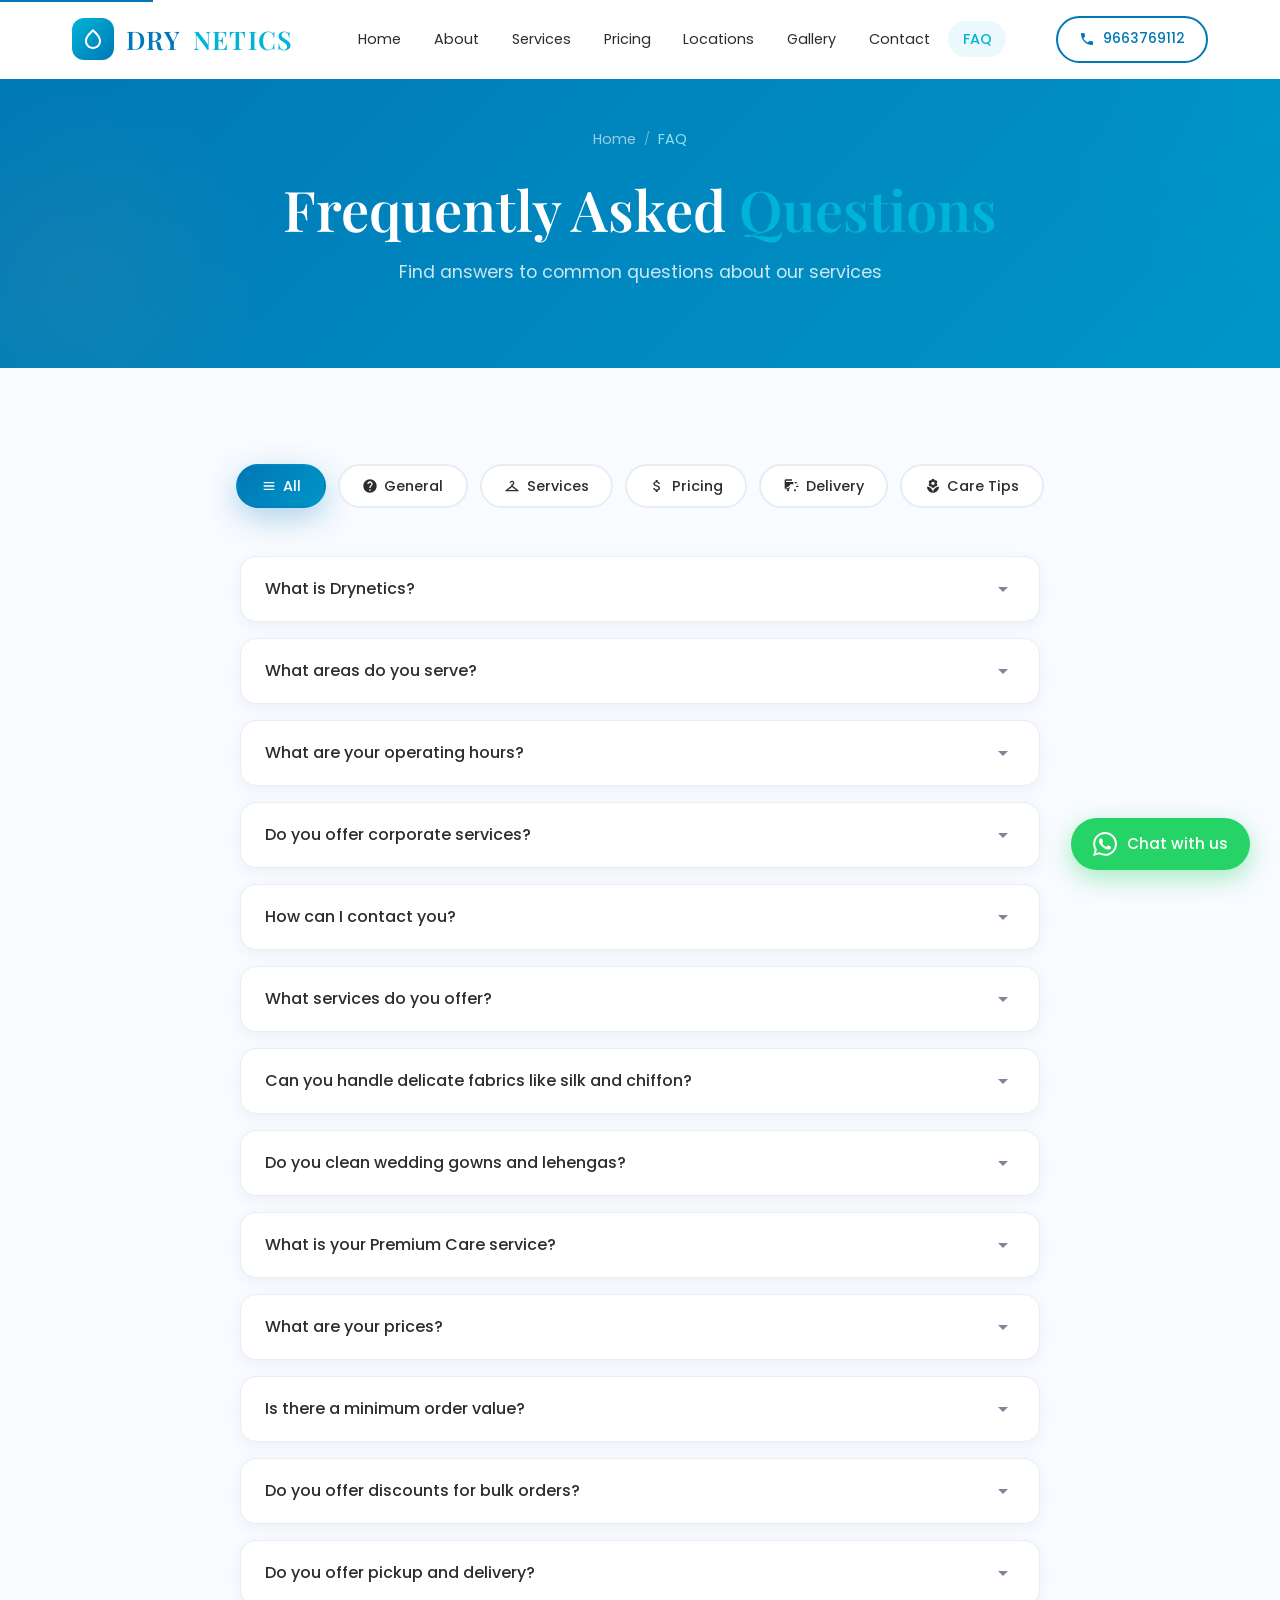
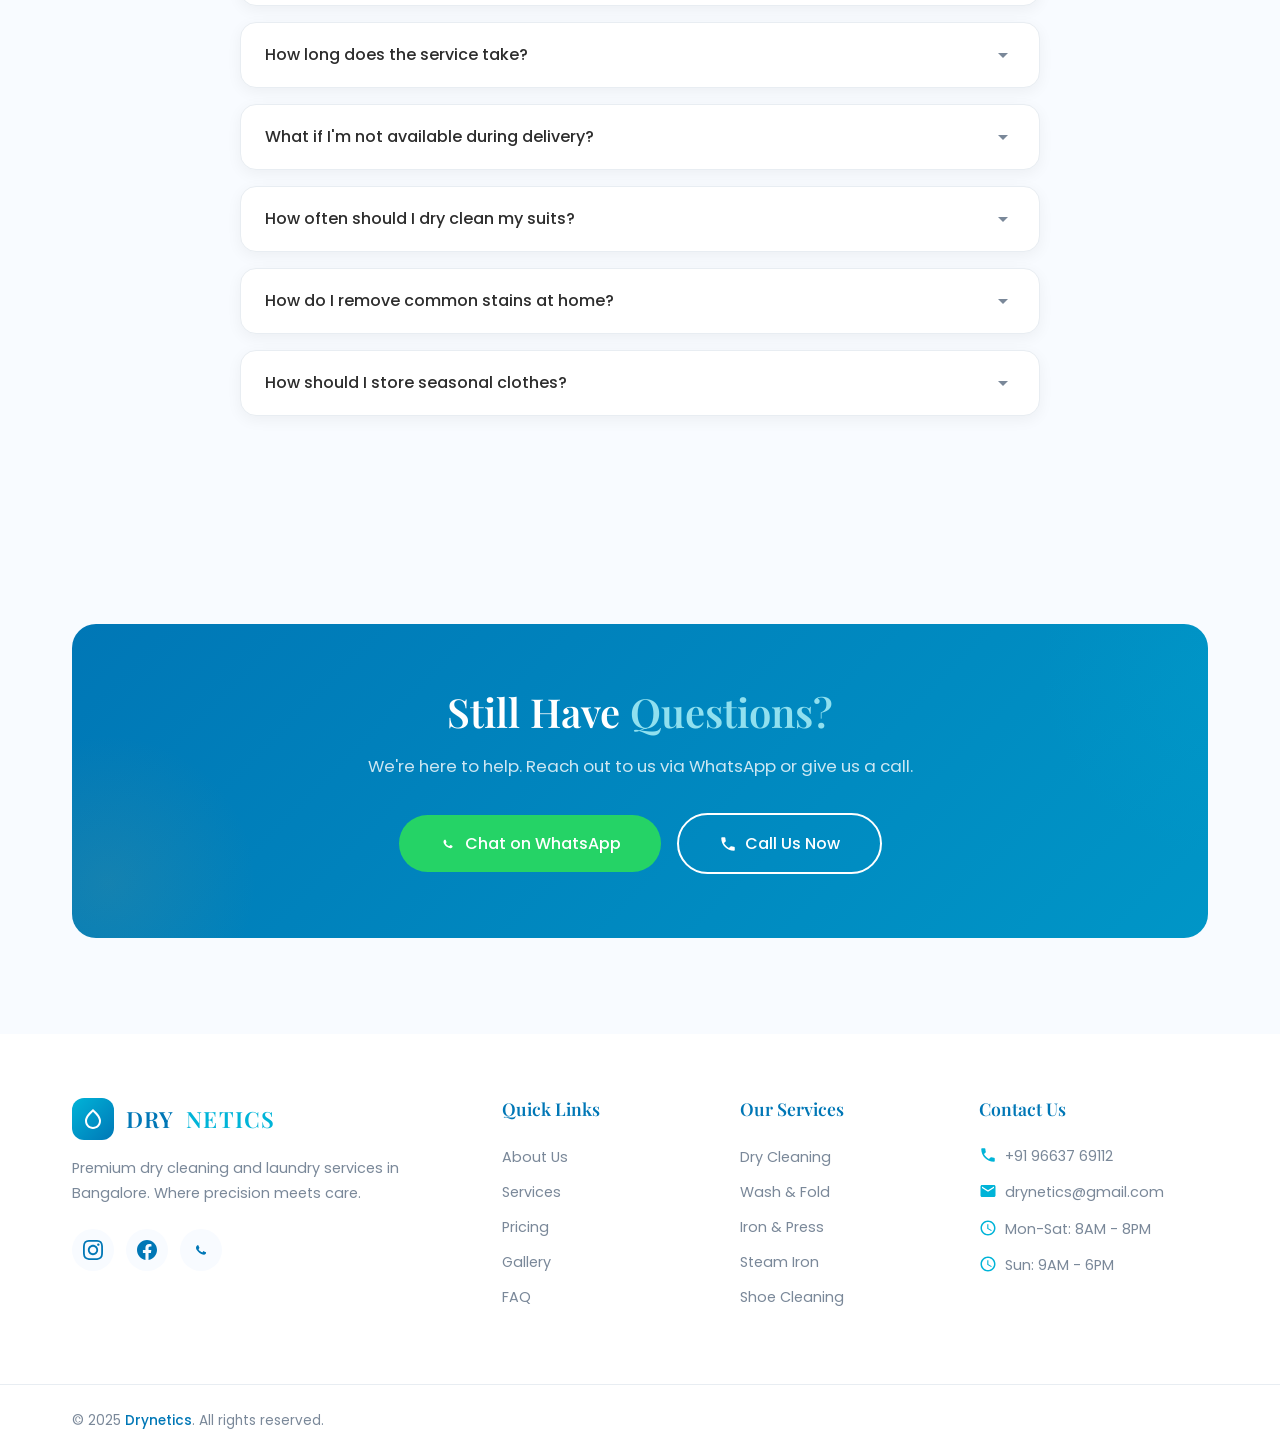
==== commit 42be840d: "Update pricing, faq, and services pages Co-Authored-By: Claude Sonnet 4.6 <noreply@anthropic.com>" ====
--- a/faq.html
+++ b/faq.html
@@ -216,7 +216,7 @@
                             <svg class="faq-chevron" viewBox="0 0 24 24"><path d="M7 10l5 5 5-5z"/></svg>
                         </button>
                         <div class="faq-answer">
-                            <p>Our starting prices are: Wash &amp; Fold at &#8377;49/kg, Dry Cleaning from &#8377;99/piece, Iron &amp; Press at &#8377;15/piece, and Shoe Cleaning at &#8377;149/pair. Prices may vary based on garment type and condition.</p>
+                            <p>Our starting prices are: Wash &amp; Fold at &#8377;150/kg, Dry Cleaning from &#8377;100/piece, Iron &amp; Press at &#8377;15/piece, and Shoe Cleaning from &#8377;300/pair. Prices may vary based on garment type and condition.</p>
                         </div>
                     </div>
 
--- a/css/variables.css
+++ b/css/variables.css
@@ -1,11 +1,11 @@
 :root {
-    /* Colors — extracted from coming-soon landing page */
-    --primary: #1e3a5f;
-    --primary-light: #2d5a8a;
-    --primary-dark: #152d4a;
-    --accent: #00b4d8;
-    --accent-light: #90e0ef;
-    --accent-dark: #0096b7;
+    /* Colors — Professional Ocean Blue Palette */
+    --primary: #0077b6;        /* Deep ocean blue */
+    --primary-light: #0096c7;   /* Bright sky blue */
+    --primary-dark: #023e8a;    /* Navy contrast */
+    --accent: #00b4d8;          /* Sky blue */
+    --accent-light: #90e0ef;    /* Light sky blue */
+    --accent-dark: #0096b7;      /* Darker sky blue */
     --gold: #c9a962;
     --gold-light: #d4af37;
     --cream: #f8fbff;
@@ -30,7 +30,7 @@
     --shadow-xl: 0 20px 50px rgba(0, 0, 0, 0.12);
     --shadow-gold: 0 8px 25px rgba(201, 169, 98, 0.4);
     --shadow-accent: 0 10px 30px rgba(0, 180, 216, 0.3);
-    --shadow-primary: 0 10px 30px rgba(30, 58, 95, 0.3);
+    --shadow-primary: 0 10px 30px rgba(0, 119, 182, 0.3);
 
     /* Border radius */
     --radius-sm: 8px;
